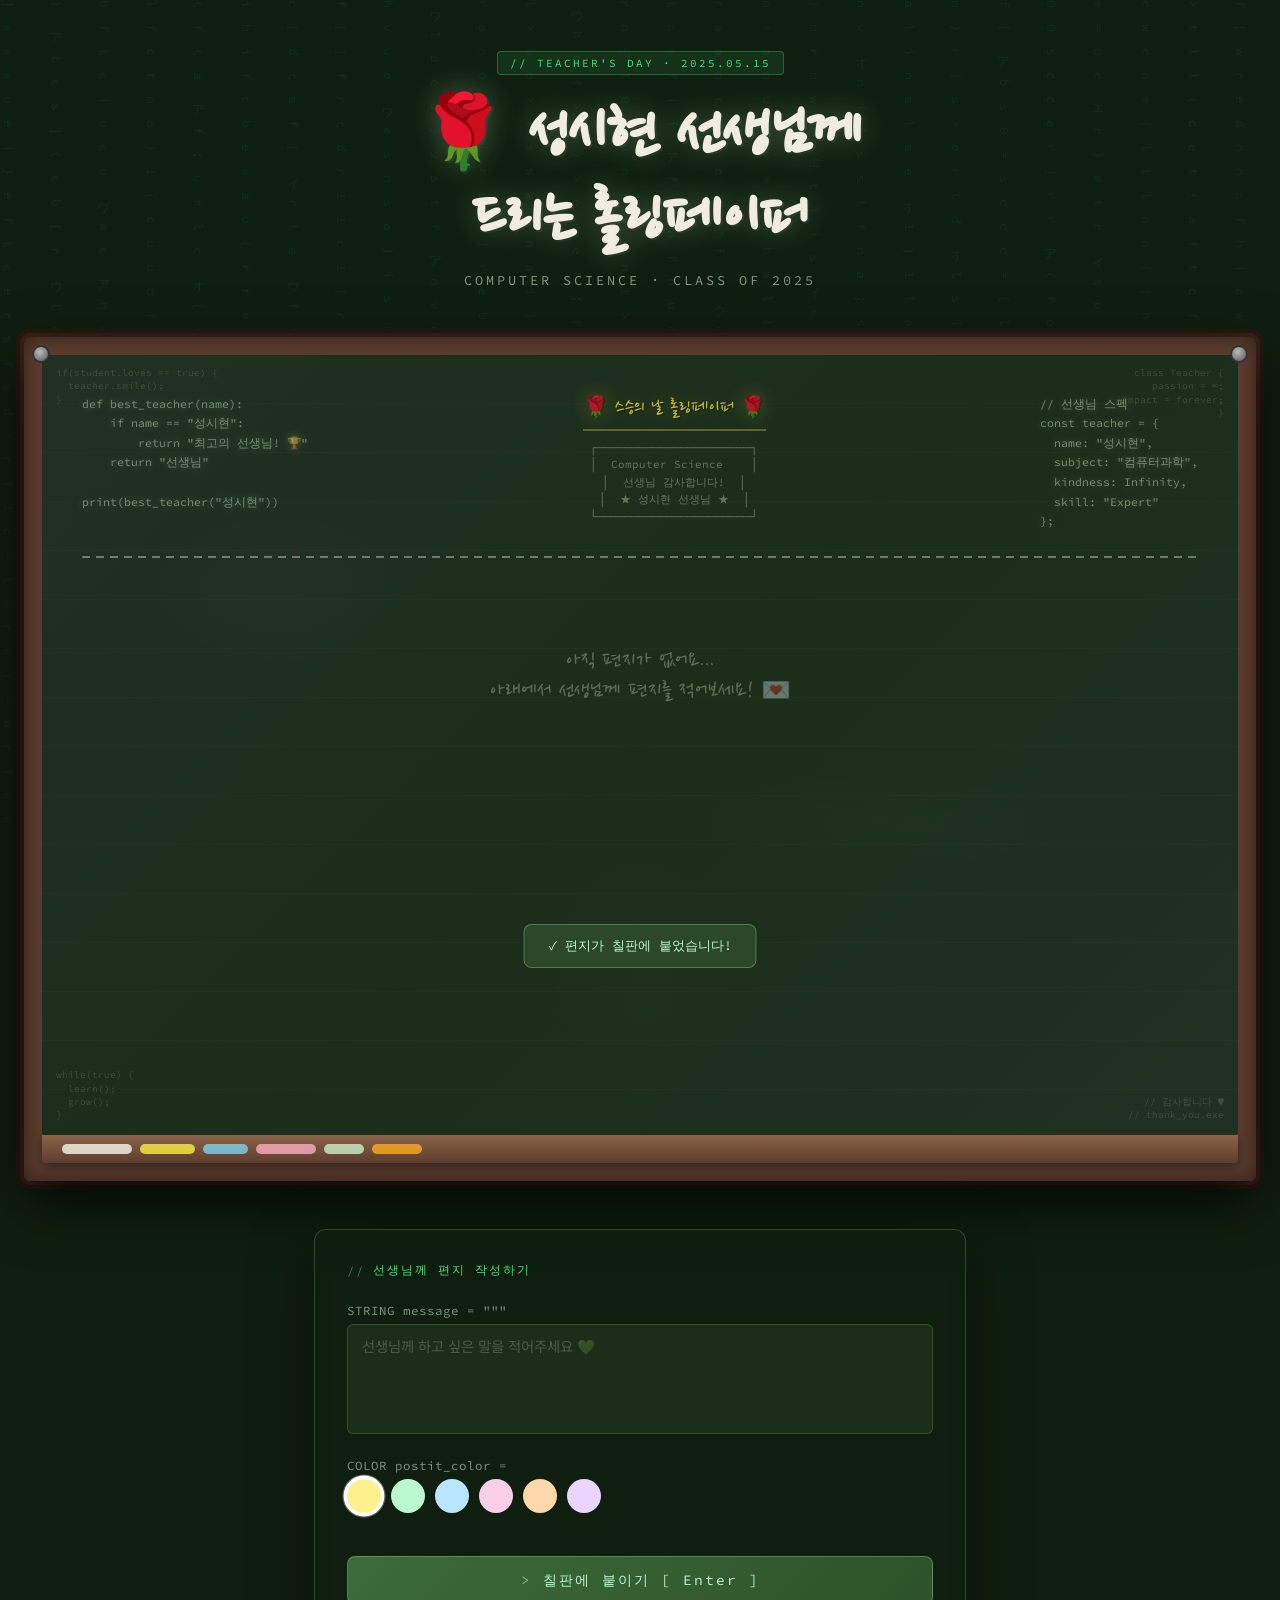
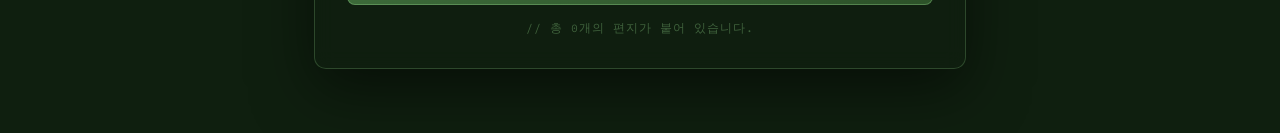
==== index.html @ 27d2dd19 "Add files via upload" ====
<!DOCTYPE html>
<html lang="ko">
<head>
<meta charset="UTF-8">
<meta name="viewport" content="width=device-width, initial-scale=1.0">
<title>성시현 선생님께 드리는 롤링페이퍼 💚</title>
<link href="https://fonts.googleapis.com/css2?family=Nanum+Pen+Script&family=Noto+Sans+KR:wght@300;400;500;700&family=Source+Code+Pro:wght@400;600&display=swap" rel="stylesheet">
<link rel="stylesheet" href="style.css">
</head>
<body>

<!-- 코드 레인 배경 -->
<div class="bg-code-rain" id="codeRain"></div>

<!-- ── 헤더 ── -->
<header>
  <div class="header-badge">// TEACHER'S DAY · 2025.05.15</div>
  <h1 class="main-title">🌹 성시현 선생님께<br>드리는 롤링페이퍼</h1>
  <p class="sub-title">COMPUTER SCIENCE · CLASS OF 2025</p>
</header>

<!-- ── 칠판 ── -->
<div class="board-frame fade-in">
  <div class="board-outer">
    <div class="board-surface" id="boardSurface">

      <!-- 귀퉁이 장식 -->
      <span class="corner-deco corner-tl">if(student.loves == true) {
  teacher.smile();
}</span>
      <span class="corner-deco corner-tr">class Teacher {
  passion = ∞;
  impact = forever;
}</span>
      <span class="corner-deco corner-bl">while(true) {
  learn();
  grow();
}</span>
      <span class="corner-deco corner-br">// 감사합니다 ♥
// thank_you.exe</span>

      <!-- 칠판 상단 장식 -->
      <div class="board-decorations">
        <div class="chalk-code-block">def best_teacher(name):
    if name == "성시현":
        return "최고의 선생님! 🏆"
    return "선생님"

print(best_teacher("성시현"))</div>

        <div>
          <div class="chalk-title-board">🌹 스승의 날 롤링페이퍼 🌹</div>
          <div class="chalk-diagram">┌──────────────────────┐
│  Computer Science    │
│  선생님 감사합니다!  │
│  ★ 성시현 선생님 ★  │
└──────────────────────┘</div>
        </div>

        <div class="chalk-code-block">// 선생님 스펙
const teacher = {
  name: "성시현",
  subject: "컴퓨터과학",
  kindness: Infinity,
  skill: "Expert"
};</div>
      </div>

      <div class="chalk-divider"></div>

      <!-- 포스트잇 영역 -->
      <div class="postits-grid" id="postitsGrid">
        <div class="empty-message" id="emptyMsg">
          아직 편지가 없어요...<br>
          아래에서 선생님께 편지를 적어보세요! 💌
        </div>
      </div>

    </div>

    <!-- 분필 트레이 -->
    <div class="chalk-tray">
      <div class="chalk-stick" style="width:70px;background:#f0ede0;"></div>
      <div class="chalk-stick" style="width:55px;background:#f5e642;"></div>
      <div class="chalk-stick" style="width:45px;background:#7ec8e3;"></div>
      <div class="chalk-stick" style="width:60px;background:#f4a7b9;"></div>
      <div class="chalk-stick" style="width:40px;background:#c8e6c0;"></div>
      <div class="chalk-stick" style="width:50px;background:#f5a623;"></div>
    </div>
  </div>
</div>

<!-- ── 편지 작성 폼 ── -->
<div class="letter-section fade-in">
  <div class="letter-card">
    <div class="letter-header">선생님께 편지 작성하기</div>

    <div class="form-group">
      <label>STRING message = """</label>
      <textarea id="inputMessage" placeholder="선생님께 하고 싶은 말을 적어주세요 💚" maxlength="200"></textarea>
    </div>

    <div class="form-group">
      <label>COLOR postit_color =</label>
      <div class="color-picker">
        <div class="color-option selected" data-color="yellow" data-label="노랑" style="background:#fef08a;" onclick="selectColor(this)"></div>
        <div class="color-option" data-color="green"  data-label="초록" style="background:#bbf7d0;" onclick="selectColor(this)"></div>
        <div class="color-option" data-color="blue"   data-label="파랑" style="background:#bae6fd;" onclick="selectColor(this)"></div>
        <div class="color-option" data-color="pink"   data-label="분홍" style="background:#fbcfe8;" onclick="selectColor(this)"></div>
        <div class="color-option" data-color="orange" data-label="주황" style="background:#fed7aa;" onclick="selectColor(this)"></div>
        <div class="color-option" data-color="purple" data-label="보라" style="background:#e9d5ff;" onclick="selectColor(this)"></div>
      </div>
    </div>

    <button class="submit-btn" onclick="submitLetter()">칠판에 붙이기 [ Enter ]</button>
    <div class="letter-count" id="letterCount">// 총 0개의 편지가 붙어 있습니다.</div>
  </div>
</div>

<!-- ── 모달 ── -->
<div class="modal-overlay" id="modalOverlay" onclick="closeModal(event)">
  <div class="modal-card" id="modalCard">
    <button class="modal-close" onclick="document.getElementById('modalOverlay').classList.remove('open')">✕</button>
    <div class="modal-author" id="modalAuthor"></div>
    <div class="modal-message" id="modalMessage"></div>
  </div>
</div>

<!-- ── 토스트 ── -->
<div class="toast" id="toast">✓ 편지가 칠판에 붙었습니다!</div>

<script src="script.js"></script>
</body>
</html>
---- style.css ----
/* ══════════════════════════════════════
   CSS 변수 (색상 팔레트)
══════════════════════════════════════ */
:root {
  --chalk-white:  #f0ede0;
  --chalk-green:  #c8e6c0;
  --board-dark:   #1a2e1a;
  --board-mid:    #213022;
  --board-light:  #2d4a2d;
  --chalk-yellow: #f5e642;
  --chalk-blue:   #7ec8e3;
  --chalk-pink:   #f4a7b9;
  --chalk-orange: #f5a623;
  --tray-brown:   #5c3d2e;
  --tray-light:   #8b6347;
  --code-green:   #4ade80;
  --accent:       #88c57f;
}

/* ══════════════════════════════════════
   기본 리셋
══════════════════════════════════════ */
* {
  margin: 0;
  padding: 0;
  box-sizing: border-box;
}

body {
  font-family: 'Noto Sans KR', sans-serif;
  background: #0f1f0f;
  min-height: 100vh;
  overflow-x: hidden;
}

/* ══════════════════════════════════════
   배경 코드 레인
══════════════════════════════════════ */
.bg-code-rain {
  position: fixed;
  inset: 0;
  pointer-events: none;
  z-index: 0;
  overflow: hidden;
  opacity: 0.07;
}

.rain-col {
  position: absolute;
  top: 0;
  font-family: 'Source Code Pro', monospace;
  font-size: 13px;
  color: #4ade80;
  writing-mode: vertical-lr;
  animation: rainFall linear infinite;
  white-space: nowrap;
  letter-spacing: 4px;
}

@keyframes rainFall {
  0%   { transform: translateY(-100%); opacity: 0; }
  10%  { opacity: 1; }
  90%  { opacity: 1; }
  100% { transform: translateY(100vh); opacity: 0; }
}

/* ══════════════════════════════════════
   헤더
══════════════════════════════════════ */
header {
  position: relative;
  z-index: 10;
  text-align: center;
  padding: 3rem 2rem 1rem;
}

.header-badge {
  display: inline-block;
  font-family: 'Source Code Pro', monospace;
  font-size: 11px;
  color: var(--code-green);
  background: rgba(74, 222, 128, 0.1);
  border: 1px solid rgba(74, 222, 128, 0.3);
  border-radius: 4px;
  padding: 4px 12px;
  letter-spacing: 2px;
  margin-bottom: 1rem;
  animation: blink 2s infinite;
}

@keyframes blink {
  50% { opacity: 0.4; }
}

.main-title {
  font-family: 'Nanum Pen Script', cursive;
  font-size: clamp(2.5rem, 6vw, 4.5rem);
  color: var(--chalk-white);
  text-shadow:
    2px 2px 0 rgba(255, 255, 255, 0.05),
    0 0 30px rgba(200, 230, 192, 0.3);
  line-height: 1.2;
  margin-bottom: 0.5rem;
}

.sub-title {
  font-family: 'Source Code Pro', monospace;
  font-size: 0.85rem;
  color: rgba(200, 230, 192, 0.6);
  letter-spacing: 3px;
  margin-bottom: 2rem;
}

/* ══════════════════════════════════════
   칠판 프레임
══════════════════════════════════════ */
.board-frame {
  position: relative;
  z-index: 5;
  margin: 0 auto;
  max-width: 1700px;
  padding: 0 1.5rem;
}

.board-outer {
  background: var(--tray-brown);
  border-radius: 6px;
  padding: 18px;
  box-shadow:
    inset 0 0 20px rgba(0, 0, 0, 0.5),
    0 20px 60px rgba(0, 0, 0, 0.8),
    0 0 0 4px #3a2218,
    0 0 0 8px #2a1810;
  position: relative;
}

/* 나사 장식 */
.board-outer::before,
.board-outer::after {
  content: '';
  position: absolute;
  width: 14px;
  height: 14px;
  background: radial-gradient(circle at 40% 35%, #bbb, #555);
  border-radius: 50%;
  border: 2px solid #333;
  z-index: 20;
}
.board-outer::before { top: 8px; left: 8px; }
.board-outer::after  { top: 8px; right: 8px; }

/* 칠판 표면 */
.board-surface {
  background:
    repeating-linear-gradient(
      180deg,
      transparent 0px,
      transparent 48px,
      rgba(255, 255, 255, 0.015) 48px,
      rgba(255, 255, 255, 0.015) 49px
    ),
    linear-gradient(135deg, var(--board-mid) 0%, var(--board-dark) 50%, var(--board-mid) 100%);
  border-radius: 3px;
  min-height: 780px;
  padding: 2.5rem;
  position: relative;
  overflow: hidden;
}

/* 칠판 얼룩 텍스처 */
.board-surface::before {
  content: '';
  position: absolute;
  inset: 0;
  background:
    radial-gradient(ellipse 200px 120px at 20% 30%, rgba(255, 255, 255, 0.015) 0%, transparent 70%),
    radial-gradient(ellipse 300px 80px  at 70% 60%, rgba(255, 255, 255, 0.010) 0%, transparent 70%),
    radial-gradient(ellipse 150px 200px at 50% 80%, rgba(255, 255, 255, 0.012) 0%, transparent 70%);
  pointer-events: none;
}

/* ══════════════════════════════════════
   칠판 귀퉁이 코드 장식
══════════════════════════════════════ */
.corner-deco {
  position: absolute;
  font-family: 'Source Code Pro', monospace;
  font-size: 0.6rem;
  color: rgba(200, 230, 192, 0.18);
  pointer-events: none;
  line-height: 1.4;
  white-space: pre;
}
.corner-tl { top: 12px; left: 14px; }
.corner-tr { top: 12px; right: 14px; text-align: right; }
.corner-bl { bottom: 12px; left: 14px; }
.corner-br { bottom: 12px; right: 14px; text-align: right; }

/* ══════════════════════════════════════
   칠판 상단 장식 (코드 블록)
══════════════════════════════════════ */
.board-decorations {
  display: flex;
  justify-content: space-between;
  align-items: flex-start;
  margin-bottom: 1.5rem;
  flex-wrap: wrap;
  gap: 1rem;
}

.chalk-code-block {
  font-family: 'Source Code Pro', monospace;
  font-size: 0.72rem;
  color: rgba(200, 230, 192, 0.5);
  line-height: 1.7;
  white-space: pre;
  text-shadow: 0 0 8px rgba(200, 230, 192, 0.3);
}

.chalk-diagram {
  font-family: 'Source Code Pro', monospace;
  font-size: 0.68rem;
  color: rgba(200, 230, 192, 0.4);
  line-height: 1.6;
  white-space: pre;
  text-align: center;
}

.chalk-title-board {
  font-family: 'Nanum Pen Script', cursive;
  font-size: 1.3rem;
  color: rgba(245, 230, 66, 0.75);
  text-align: center;
  text-shadow: 1px 1px 0 rgba(0, 0, 0, 0.3), 0 0 20px rgba(245, 230, 66, 0.3);
  border-bottom: 2px solid rgba(245, 230, 66, 0.3);
  padding-bottom: 8px;
  margin-bottom: 8px;
}

/* ══════════════════════════════════════
   분필 구분선
══════════════════════════════════════ */
.chalk-divider {
  height: 2px;
  background: repeating-linear-gradient(
    90deg,
    rgba(240, 237, 224, 0.4) 0px,
    rgba(240, 237, 224, 0.4) 8px,
    transparent 8px,
    transparent 14px
  );
  margin: 1rem 0;
  border-radius: 1px;
}

/* ══════════════════════════════════════
   포스트잇 그리드
══════════════════════════════════════ */
.postits-grid {
  display: grid;
  grid-template-columns: repeat(auto-fill, minmax(270px, 1fr));
  gap: 2rem;
  padding: 1.5rem 0;
  min-height: 300px;
}

/* ── 포스트잇 카드 ── */
.postit {
  position: relative;
  min-height: 230px;
  padding: 1.6rem 1.4rem 1.4rem;
  border-radius: 2px;
  cursor: pointer;
  animation: postItDrop 0.5s cubic-bezier(0.34, 1.56, 0.64, 1) both;
  transition: transform 0.2s, box-shadow 0.2s;
  transform-origin: top center;
}

@keyframes postItDrop {
  from { transform: translateY(-40px) rotate(var(--rot)) scale(0.8); opacity: 0; }
  to   { transform: translateY(0) rotate(var(--rot)); opacity: 1; }
}

.postit:hover {
  transform: rotate(0deg) scale(1.06) translateY(-4px);
  z-index: 50;
  box-shadow: 0 20px 40px rgba(0, 0, 0, 0.5) !important;
}

/* 접힌 모서리 */
.postit::before {
  content: '';
  position: absolute;
  top: 0;
  right: 0;
  width: 0;
  height: 0;
  border-style: solid;
  border-width: 0 20px 20px 0;
  filter: brightness(0.7);
}

/* 핀 */
.postit-pin {
  position: absolute;
  top: -8px;
  left: 50%;
  transform: translateX(-50%);
  width: 16px;
  height: 16px;
  background: radial-gradient(circle at 40% 35%, #ff6b6b, #c0392b);
  border-radius: 50%;
  border: 2px solid #8b1a1a;
  box-shadow: 0 3px 6px rgba(0, 0, 0, 0.5), inset 0 -1px 3px rgba(255, 255, 255, 0.3);
  z-index: 10;
}

/* ── 포스트잇 색상별 스타일 ── */
.postit.yellow {
  background: #fef08a;
  color: #5c4a00;
  box-shadow: 4px 4px 0 rgba(0,0,0,0.2), 6px 6px 20px rgba(0,0,0,0.3);
}
.postit.yellow::before { border-color: transparent #c4b800 transparent transparent; }

.postit.green {
  background: #bbf7d0;
  color: #14532d;
  box-shadow: 4px 4px 0 rgba(0,0,0,0.2), 6px 6px 20px rgba(0,0,0,0.3);
}
.postit.green::before  { border-color: transparent #3d9e5f transparent transparent; }

.postit.blue {
  background: #bae6fd;
  color: #0c4a6e;
  box-shadow: 4px 4px 0 rgba(0,0,0,0.2), 6px 6px 20px rgba(0,0,0,0.3);
}
.postit.blue::before   { border-color: transparent #3b90bb transparent transparent; }

.postit.pink {
  background: #fbcfe8;
  color: #831843;
  box-shadow: 4px 4px 0 rgba(0,0,0,0.2), 6px 6px 20px rgba(0,0,0,0.3);
}
.postit.pink::before   { border-color: transparent #d478a0 transparent transparent; }

.postit.orange {
  background: #fed7aa;
  color: #7c2d12;
  box-shadow: 4px 4px 0 rgba(0,0,0,0.2), 6px 6px 20px rgba(0,0,0,0.3);
}
.postit.orange::before { border-color: transparent #d4872a transparent transparent; }

.postit.purple {
  background: #e9d5ff;
  color: #4c1d95;
  box-shadow: 4px 4px 0 rgba(0,0,0,0.2), 6px 6px 20px rgba(0,0,0,0.3);
}
.postit.purple::before { border-color: transparent #9b78d4 transparent transparent; }

/* 포스트잇 내부 텍스트 */
.postit-author {
  font-family: 'Nanum Pen Script', cursive;
  font-size: 1.3rem;
  font-weight: 700;
  margin-bottom: 8px;
  opacity: 0.7;
  border-bottom: 1px dashed currentColor;
  padding-bottom: 4px;
}

.postit-message {
  font-family: 'Nanum Pen Script', cursive;
  font-size: 1.35rem;
  line-height: 1.7;
  word-break: keep-all;
}

.postit-date {
  position: absolute;
  bottom: 8px;
  right: 10px;
  font-size: 0.65rem;
  opacity: 0.5;
  font-family: 'Source Code Pro', monospace;
}

/* ── 빈 칠판 안내 메시지 ── */
.empty-message {
  grid-column: 1 / -1;
  text-align: center;
  padding: 3rem;
  font-family: 'Nanum Pen Script', cursive;
  font-size: 1.5rem;
  color: rgba(200, 230, 192, 0.35);
  animation: fadeInOut 3s ease-in-out infinite;
}

@keyframes fadeInOut {
  50% { opacity: 0.5; }
}

/* ══════════════════════════════════════
   분필 트레이
══════════════════════════════════════ */
.chalk-tray {
  background: linear-gradient(180deg, var(--tray-light), var(--tray-brown));
  height: 28px;
  border-radius: 0 0 4px 4px;
  display: flex;
  align-items: center;
  padding: 0 20px;
  gap: 8px;
  box-shadow: 0 4px 12px rgba(0, 0, 0, 0.4);
}

.chalk-stick {
  height: 10px;
  border-radius: 5px;
  opacity: 0.85;
}

/* ══════════════════════════════════════
   분필 가루 파티클
══════════════════════════════════════ */
.chalk-dust {
  position: fixed;
  pointer-events: none;
  z-index: 9999;
  border-radius: 50%;
  animation: dustFloat 1.2s ease-out forwards;
}

@keyframes dustFloat {
  0%   { transform: translate(0, 0) scale(1); opacity: 0.8; }
  100% { transform: translate(var(--dx), var(--dy)) scale(0); opacity: 0; }
}

/* ══════════════════════════════════════
   편지 작성 영역
══════════════════════════════════════ */
.letter-section {
  position: relative;
  z-index: 10;
  max-width: 700px;
  margin: 3rem auto 0;
  padding: 0 1.5rem 4rem;
}

.letter-card {
  background: rgba(15, 31, 15, 0.8);
  border: 1px solid rgba(136, 197, 127, 0.25);
  border-radius: 12px;
  padding: 2rem;
  backdrop-filter: blur(10px);
  box-shadow: 0 20px 60px rgba(0, 0, 0, 0.5);
}

.letter-header {
  font-family: 'Source Code Pro', monospace;
  font-size: 0.75rem;
  color: var(--code-green);
  letter-spacing: 2px;
  margin-bottom: 1.5rem;
  display: flex;
  align-items: center;
  gap: 8px;
}

.letter-header::before {
  content: '//';
  opacity: 0.5;
}

/* 폼 요소 */
.form-group {
  margin-bottom: 1.2rem;
}

label {
  display: block;
  font-size: 0.78rem;
  color: rgba(200, 230, 192, 0.6);
  font-family: 'Source Code Pro', monospace;
  letter-spacing: 1px;
  margin-bottom: 6px;
}

input[type="text"],
textarea {
  width: 100%;
  background: rgba(45, 74, 45, 0.4);
  border: 1px solid rgba(136, 197, 127, 0.2);
  border-radius: 6px;
  color: var(--chalk-white);
  font-family: 'Noto Sans KR', sans-serif;
  font-size: 0.9rem;
  padding: 10px 14px;
  outline: none;
  transition: border-color 0.2s, box-shadow 0.2s;
  resize: none;
}

input[type="text"]:focus,
textarea:focus {
  border-color: rgba(136, 197, 127, 0.5);
  box-shadow: 0 0 0 3px rgba(136, 197, 127, 0.1);
}

input[type="text"]::placeholder,
textarea::placeholder {
  color: rgba(200, 230, 192, 0.25);
  font-family: 'Noto Sans KR', sans-serif;
}

textarea {
  height: 110px;
}

/* ── 색상 선택 ── */
.color-picker {
  display: flex;
  gap: 10px;
  flex-wrap: wrap;
  margin-top: 4px;
}

.color-option {
  width: 34px;
  height: 34px;
  border-radius: 50%;
  border: 3px solid transparent;
  cursor: pointer;
  transition: transform 0.15s, border-color 0.15s;
  position: relative;
}

.color-option:hover {
  transform: scale(1.15);
}

.color-option.selected {
  border-color: white;
  transform: scale(1.2);
  box-shadow: 0 0 0 1px rgba(255, 255, 255, 0.3);
}

.color-option::after {
  content: attr(data-label);
  position: absolute;
  bottom: -20px;
  left: 50%;
  transform: translateX(-50%);
  font-size: 10px;
  color: rgba(200, 230, 192, 0.5);
  white-space: nowrap;
  font-family: 'Source Code Pro', monospace;
  opacity: 0;
  transition: opacity 0.15s;
}

.color-option:hover::after {
  opacity: 1;
}

/* ── 제출 버튼 ── */
.submit-btn {
  width: 100%;
  margin-top: 1.5rem;
  padding: 14px;
  background: linear-gradient(135deg, #3d6b3a, #2d5229);
  border: 1px solid rgba(136, 197, 127, 0.4);
  border-radius: 8px;
  color: #bbf7d0;
  font-family: 'Source Code Pro', monospace;
  font-size: 0.9rem;
  letter-spacing: 2px;
  cursor: pointer;
  transition: all 0.2s;
  position: relative;
  overflow: hidden;
}

.submit-btn:hover {
  background: linear-gradient(135deg, #4a7a46, #3a6635);
  transform: translateY(-1px);
  box-shadow: 0 8px 24px rgba(136, 197, 127, 0.2);
}

.submit-btn:active {
  transform: translateY(0) scale(0.99);
}

.submit-btn::before {
  content: '> ';
  opacity: 0.6;
}

/* 편지 카운터 */
.letter-count {
  text-align: center;
  margin-top: 1rem;
  font-family: 'Source Code Pro', monospace;
  font-size: 0.72rem;
  color: rgba(136, 197, 127, 0.4);
  letter-spacing: 1px;
}

/* ══════════════════════════════════════
   토스트 알림
══════════════════════════════════════ */
.toast {
  position: fixed;
  bottom: 2rem;
  left: 50%;
  transform: translateX(-50%) translateY(100px);
  background: rgba(45, 74, 45, 0.95);
  border: 1px solid rgba(136, 197, 127, 0.4);
  border-radius: 8px;
  padding: 12px 24px;
  color: #bbf7d0;
  font-family: 'Source Code Pro', monospace;
  font-size: 0.82rem;
  z-index: 9999;
  transition: transform 0.4s cubic-bezier(0.34, 1.56, 0.64, 1);
  pointer-events: none;
}

.toast.show {
  transform: translateX(-50%) translateY(0);
}

/* ══════════════════════════════════════
   스크롤 페이드인 애니메이션
══════════════════════════════════════ */
.fade-in {
  opacity: 0;
  transform: translateY(20px);
  transition: opacity 0.6s, transform 0.6s;
}

.fade-in.visible {
  opacity: 1;
  transform: none;
}

/* ══════════════════════════════════════
   모달 (편지 상세보기)
══════════════════════════════════════ */
.modal-overlay {
  display: none;
  position: fixed;
  inset: 0;
  background: rgba(0, 0, 0, 0.7);
  z-index: 200;
  backdrop-filter: blur(4px);
  align-items: center;
  justify-content: center;
}

.modal-overlay.open {
  display: flex;
}

.modal-card {
  max-width: 400px;
  width: 90%;
  padding: 2rem 1.8rem;
  border-radius: 4px;
  animation: modalPop 0.3s cubic-bezier(0.34, 1.56, 0.64, 1) both;
  position: relative;
}

@keyframes modalPop {
  from { transform: scale(0.7); opacity: 0; }
}

.modal-close {
  position: absolute;
  top: 12px;
  right: 12px;
  background: none;
  border: none;
  font-size: 1.2rem;
  cursor: pointer;
  opacity: 0.5;
}

.modal-close:hover {
  opacity: 1;
}

.modal-author {
  font-family: 'Nanum Pen Script', cursive;
  font-size: 1.4rem;
  font-weight: 700;
  border-bottom: 1px dashed currentColor;
  padding-bottom: 8px;
  margin-bottom: 12px;
  opacity: 0.75;
}

.modal-message {
  font-family: 'Nanum Pen Script', cursive;
  font-size: 1.3rem;
  line-height: 1.8;
  word-break: keep-all;
}

/* ══════════════════════════════════════
   반응형
══════════════════════════════════════ */
@media (max-width: 600px) {
  .board-decorations {
    display: none;
  }
  .postits-grid {
    grid-template-columns: repeat(auto-fill, minmax(200px, 1fr));
    gap: 1.2rem;
  }
}
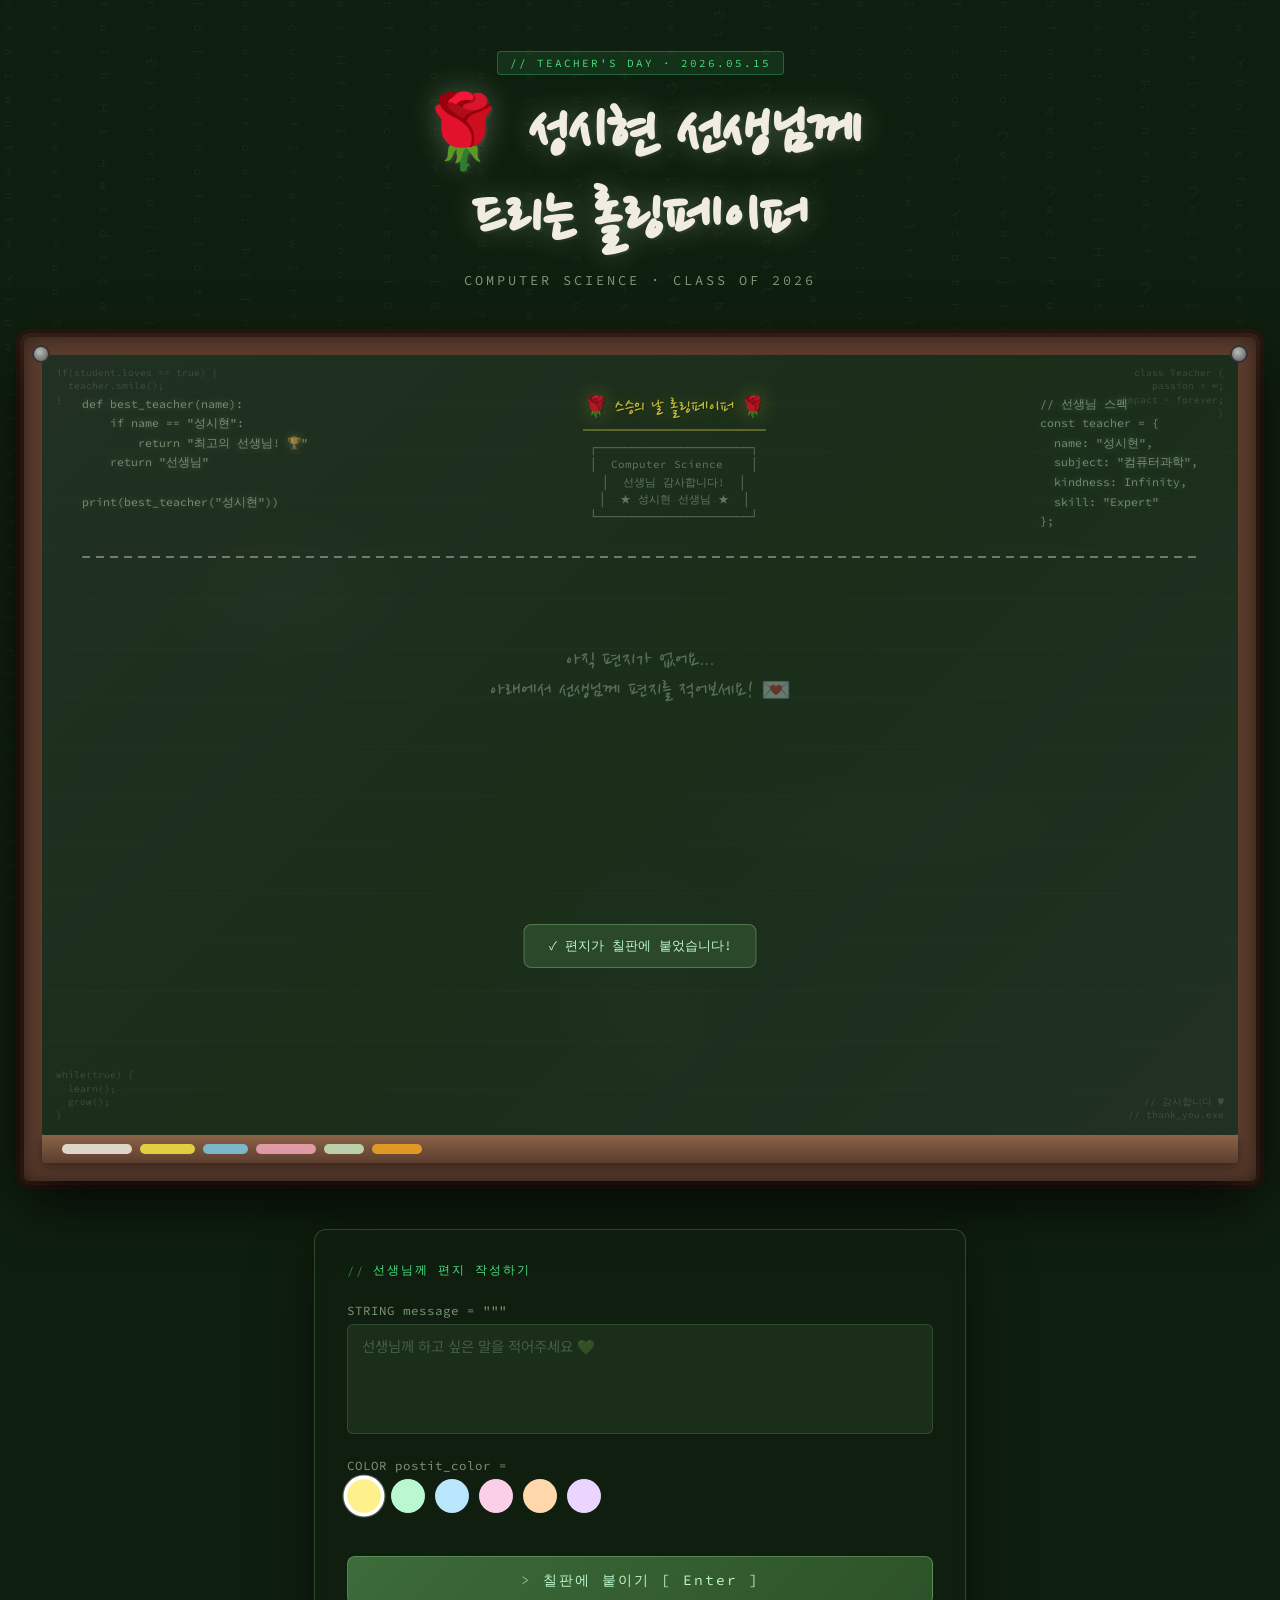
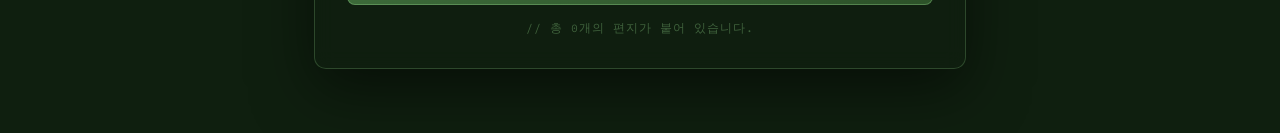
==== commit 34ae3a09: "Update index.html" ====
--- a/index.html
+++ b/index.html
@@ -14,9 +14,9 @@
 
 <!-- ── 헤더 ── -->
 <header>
-  <div class="header-badge">// TEACHER'S DAY · 2025.05.15</div>
+  <div class="header-badge">// TEACHER'S DAY · 2026.05.15</div>
   <h1 class="main-title">🌹 성시현 선생님께<br>드리는 롤링페이퍼</h1>
-  <p class="sub-title">COMPUTER SCIENCE · CLASS OF 2025</p>
+  <p class="sub-title">COMPUTER SCIENCE · CLASS OF 2026</p>
 </header>
 
 <!-- ── 칠판 ── -->
@@ -131,4 +131,4 @@
 
 <script src="script.js"></script>
 </body>
-</html>+</html>
